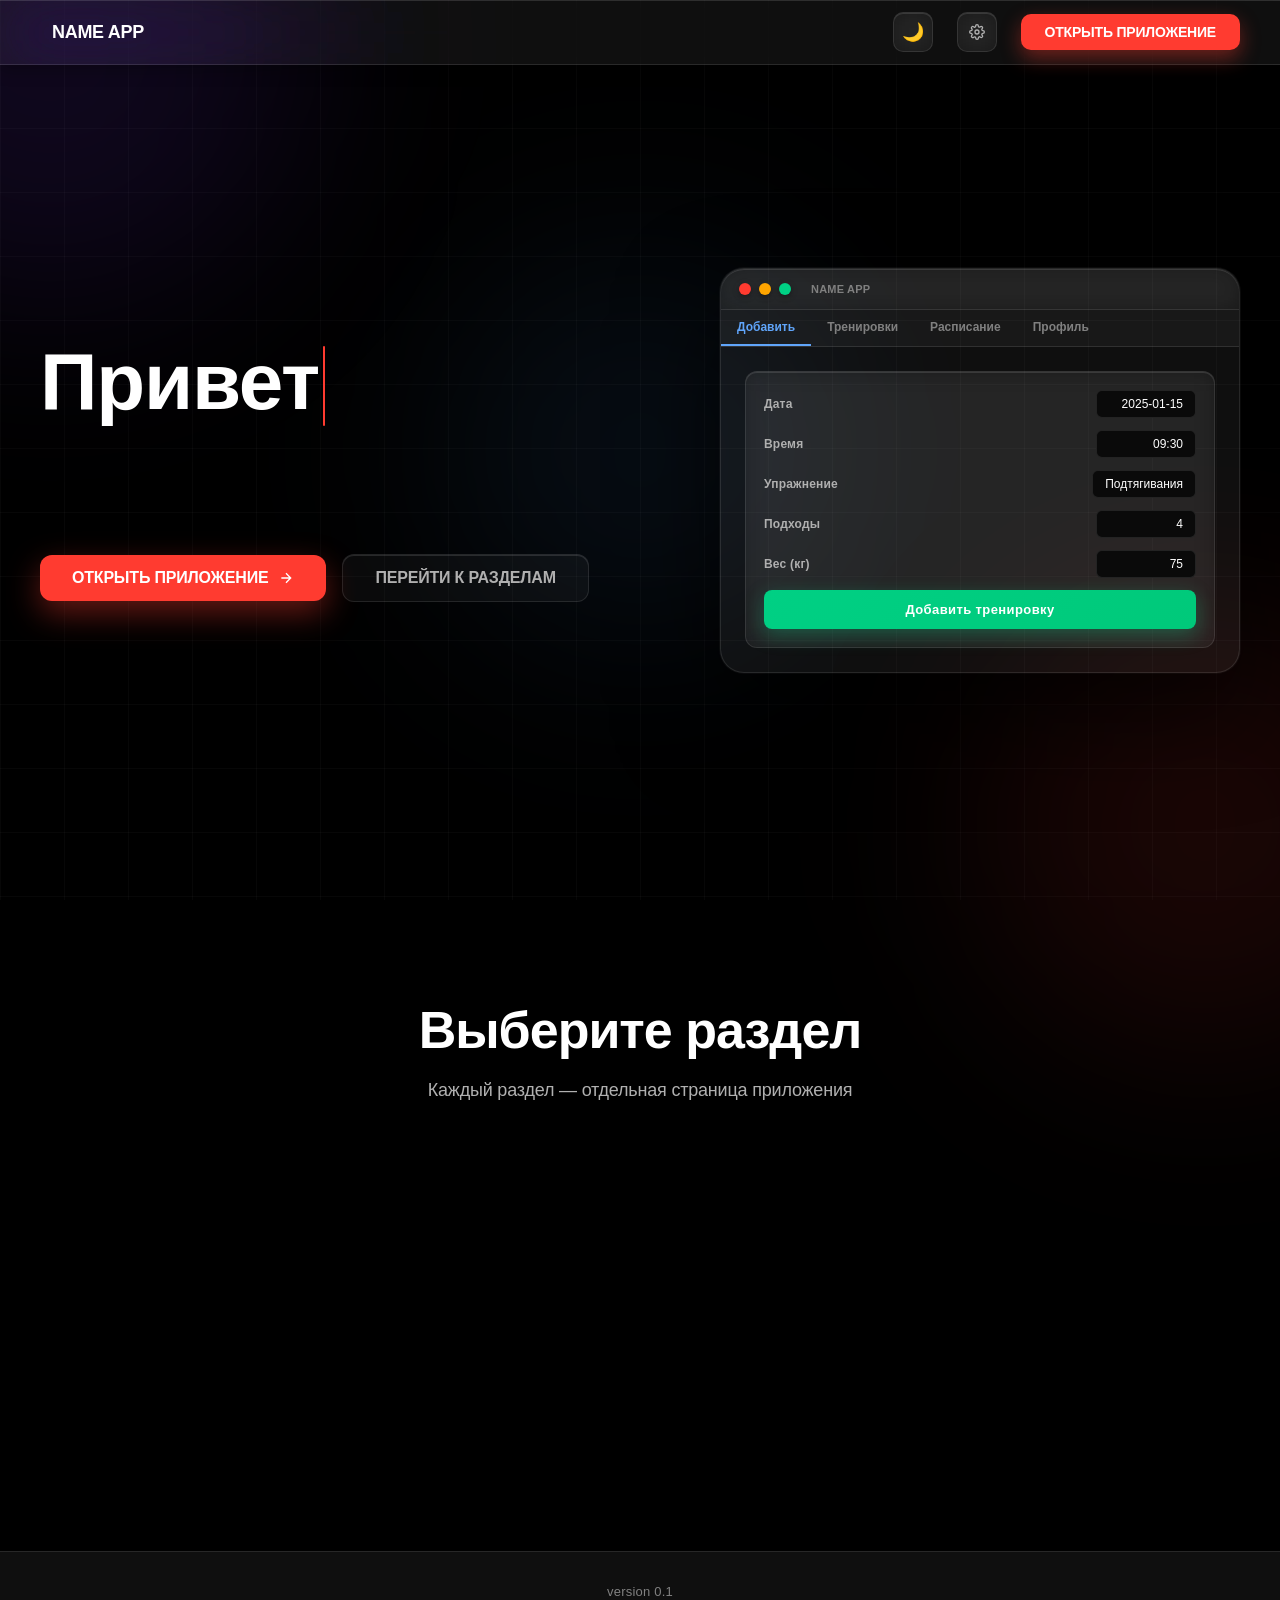
==== web/index.html @ 8504a945 "web-client" ====
<!DOCTYPE html>
<html lang="ru">
<head>
    <meta charset="UTF-8">
    <meta name="viewport" content="width=device-width, initial-scale=1.0">
    <title>version 0.1</title>
    <link rel="preconnect" href="https://fonts.googleapis.com">
    <link href="https://fonts.googleapis.com/css2?family=Space+Mono:wght@400;700&family=Rajdhani:wght@300;400;600;700&display=swap" rel="stylesheet">
    <link rel="stylesheet" href="./styles/styles.css">
</head>
<body>

    <div class="grid-bg"></div>
    <div class="noise"></div>

    <nav class="navbar">
        <div class="nav-logo">
            <span class="logo-icon"></span>
            <span class="logo-text">NAME APP</span>
        </div>
        <div class="nav-right">
            <button class="theme-toggle" onclick="toggleTheme()" aria-label="Toggle theme">
                <div class="theme-toggle-inner">
                    <span class="theme-icon moon-icon">🌙</span>
                    <span class="theme-icon sun-icon">☀️</span>
                </div>
            </button>
            <a href="./settings/settings.html" class="nav-icon-btn" aria-label="Settings">
                <svg width="16" height="16" viewBox="0 0 24 24" fill="none" stroke="currentColor" stroke-width="2" stroke-linecap="round" stroke-linejoin="round">
                    <circle cx="12" cy="12" r="3"/>
                    <path d="M19.4 15a1.65 1.65 0 0 0 .33 1.82l.06.06a2 2 0 0 1-2.83 2.83l-.06-.06a1.65 1.65 0 0 0-1.82-.33 1.65 1.65 0 0 0-1 1.51V21a2 2 0 0 1-4 0v-.09A1.65 1.65 0 0 0 9 19.4a1.65 1.65 0 0 0-1.82.33l-.06.06a2 2 0 0 1-2.83-2.83l.06-.06A1.65 1.65 0 0 0 4.68 15a1.65 1.65 0 0 0-1.51-1H3a2 2 0 0 1 0-4h.09A1.65 1.65 0 0 0 4.6 9a1.65 1.65 0 0 0-.33-1.82l-.06-.06a2 2 0 0 1 2.83-2.83l.06.06A1.65 1.65 0 0 0 9 4.68a1.65 1.65 0 0 0 1-1.51V3a2 2 0 0 1 4 0v.09a1.65 1.65 0 0 0 1 1.51 1.65 1.65 0 0 0 1.82-.33l.06-.06a2 2 0 0 1 2.83 2.83l-.06.06A1.65 1.65 0 0 0 19.4 9a1.65 1.65 0 0 0 1.51 1H21a2 2 0 0 1 0 4h-.09a1.65 1.65 0 0 0-1.51 1z"/>
                </svg>
            </a>
            <a href="./errors/404.html" class="nav-btn">Открыть приложение</a>
        </div>
    </nav>

    <section class="hero">
        <div class="hero-content">
            <h1 class="hero-title">
                <span id="line1"></span><br>
                <span id="line2" class="accent"></span><br>
                <span id="line3"></span>
            </h1>
            <p class="hero-sub" id="heroSub"></p>
            <div class="hero-actions">
                <a href="./errors/404.html" class="btn-primary">
                    <span>Открыть приложение</span>
                    <svg width="16" height="16" viewBox="0 0 24 24" fill="none" stroke="currentColor" stroke-width="2">
                        <path d="M5 12h14M12 5l7 7-7 7"/>
                    </svg>
                </a>
                <a href="#modules" class="btn-ghost">Перейти к разделам</a>
            </div>
        </div>

        <div class="hero-visual">
            <div class="app-mockup">
                <div class="mockup-bar">
                    <span class="dot red"></span>
                    <span class="dot yellow"></span>
                    <span class="dot green"></span>
                    <span class="mockup-title">NAME APP</span>
                </div>
                <div class="mockup-tabs">
                    <span class="tab active">Добавить</span>
                    <span class="tab">Тренировки</span>
                    <span class="tab">Расписание</span>
                    <span class="tab">Профиль</span>
                </div>
                <div class="mockup-body">
                    <div class="mockup-card">
                        <div class="mockup-row">
                            <div class="mockup-label">Дата</div>
                            <div class="mockup-field">2025-01-15</div>
                        </div>
                        <div class="mockup-row">
                            <div class="mockup-label">Время</div>
                            <div class="mockup-field">09:30</div>
                        </div>
                        <div class="mockup-row">
                            <div class="mockup-label">Упражнение</div>
                            <div class="mockup-field">Подтягивания</div>
                        </div>
                        <div class="mockup-row">
                            <div class="mockup-label">Подходы</div>
                            <div class="mockup-field">4</div>
                        </div>
                        <div class="mockup-row">
                            <div class="mockup-label">Вес (кг)</div>
                            <div class="mockup-field">75</div>
                        </div>
                        <div class="mockup-btn">Добавить тренировку</div>
                    </div>
                </div>
            </div>
        </div>
    </section>

    <section class="modules" id="modules">
        <div class="modules-header">
            <h2>Выберите раздел</h2>
            <p>Каждый раздел — отдельная страница приложения</p>
        </div>
        <div class="modules-grid">

            <a href="./errors/404.html" class="module-card module-wip">
                <span class="wip-badge">скоро</span>
                <div class="module-icon">➕</div>
                <h3>Добавить тренировку</h3>
                <p>Записывай упражнения, подходы, повторения и вес с точным временем</p>
                <span class="module-arrow">→</span>
            </a>

            <a href="./errors/404.html" class="module-card module-wip">
                <span class="wip-badge">скоро</span>
                <div class="module-icon">📋</div>
                <h3>Мои тренировки</h3>
                <p>История всех тренировок с группировкой и редактированием</p>
                <span class="module-arrow">→</span>
            </a>

            <a href="./errors/404.html" class="module-card module-wip">
                <span class="wip-badge">скоро</span>
                <div class="module-icon">📅</div>
                <h3>Расписание</h3>
                <p>Настраивай план тренировок на каждый день недели</p>
                <span class="module-arrow">→</span>
            </a>

            <a href="./errors/404.html" class="module-card module-wip">
                <span class="wip-badge">скоро</span>
                <div class="module-icon">👤</div>
                <h3>Профиль</h3>
                <p>Личные данные, параметры тела и управление профилями</p>
                <span class="module-arrow">→</span>
            </a>

        </div>
    </section>

    <footer class="footer">
        <span>version 0.1</span>
    </footer>

    <script src="./scripts/apply-settings.js"></script>
    <script src="./scripts/scripts.js"></script>
</body>
</html>
---- web/styles/styles.css ----
/* ===== СБРОС И ПЕРЕМЕННЫЕ ===== */
* {
  box-sizing: border-box;
  margin: 0;
  padding: 0;
}

html {
  scroll-behavior: smooth;
  transition: font-size 0.5s cubic-bezier(0.4, 0, 0.2, 1);
}

/* ===== ДЕФОЛТНЫЕ АКЦЕНТЫ ===== */
:root {
  --accent: #ff3b30;
  --accent-glow: rgba(255, 59, 48, 0.4);
}

/* ===== ТЕМЫ ===== */
body.dark {
  --bg-dark: #000000;
  --bg-medium: #0a0a0a;
  --bg-light: #141414;
  --glass-strong: rgba(255, 255, 255, 0.08);
  --glass-medium: rgba(255, 255, 255, 0.06);
  --glass-weak: rgba(255, 255, 255, 0.04);
  --glass-hover: rgba(255, 255, 255, 0.12);
  --glass-border: rgba(255, 255, 255, 0.10);
  --glass-shine: rgba(255, 255, 255, 0.12);
  --success: #00d084;
  --success-glow: rgba(0, 208, 132, 0.3);
  --warning: #ffa500;
  --highlight: #7c3aed;
  --highlight-h: #a78bfa;
  --text-primary: #ffffff;
  --text-secondary: #b0b0b0;
  --text-tertiary: #808080;
  --text-link: #60a5fa;
  --shadow-sm: 0 2px 8px rgba(0, 0, 0, 0.5);
  --shadow-md: 0 8px 24px rgba(0, 0, 0, 0.6);
  --shadow-lg: 0 16px 48px rgba(0, 0, 0, 0.7);
  --orb-1: rgba(124, 58, 237, 0.12);
  --orb-2: rgba(255, 59, 48, 0.10);
  --orb-3: rgba(96, 165, 250, 0.08);
}

body.light {
  --bg-dark: #e8ecf2;
  --bg-medium: #eef1f7;
  --bg-light: #f4f6fa;
  --glass-strong: rgba(255, 255, 255, 0.65);
  --glass-medium: rgba(255, 255, 255, 0.50);
  --glass-weak: rgba(255, 255, 255, 0.35);
  --glass-hover: rgba(255, 255, 255, 0.70);
  --glass-border: rgba(0, 0, 0, 0.10);
  --glass-shine: rgba(255, 255, 255, 0.60);
  --success: #00b872;
  --success-glow: rgba(0, 184, 114, 0.20);
  --warning: #e09500;
  --highlight: #6d28d9;
  --highlight-h: #8b5cf6;
  --text-primary: #0f1117;
  --text-secondary: #4a5068;
  --text-tertiary: #7c8499;
  --text-link: #1d4ed8;
  --shadow-sm: 0 2px 8px rgba(0, 0, 0, 0.08);
  --shadow-md: 0 8px 24px rgba(0, 0, 0, 0.12);
  --shadow-lg: 0 16px 48px rgba(0, 0, 0, 0.18);
  --orb-1: rgba(109, 40, 217, 0.07);
  --orb-2: rgba(224, 50, 31, 0.05);
  --orb-3: rgba(29, 78, 216, 0.06);
}

/* ===== ТИПОГРАФИЯ ===== */
body {
  font-family: -apple-system, BlinkMacSystemFont, 'SF Pro Text', 'Segoe UI', Helvetica, Arial, sans-serif;
  -webkit-font-smoothing: antialiased;
  -moz-osx-font-smoothing: grayscale;
  background: var(--bg-dark);
  color: var(--text-primary);
  min-height: 100vh;
  overflow-x: hidden;
  transition:
    background-color 0.6s cubic-bezier(0.4, 0, 0.2, 1),
    color 0.6s cubic-bezier(0.4, 0, 0.2, 1);
}

/* ===== СЕТКА ФОНА ===== */
.grid-bg {
  position: fixed;
  inset: 0;
  background-image:
    linear-gradient(var(--glass-border) 1px, transparent 1px),
    linear-gradient(90deg, var(--glass-border) 1px, transparent 1px);
  background-size: 64px 64px;
  opacity: 0.3;
  pointer-events: none;
  z-index: 0;
  transition: opacity 0.6s;
}

/* ===== ОРБЫ ===== */
.noise {
  position: fixed;
  inset: 0;
  pointer-events: none;
  z-index: 0;
  overflow: hidden;
}

.noise::before,
.noise::after,
body::before {
  content: '';
  position: fixed;
  border-radius: 50%;
  filter: blur(100px);
  pointer-events: none;
  z-index: 0;
  will-change: transform;
}

.noise::before {
  width: 500px;
  height: 500px;
  background: var(--orb-1);
  top: -200px;
  left: -200px;
  animation: orbFloat1 20s ease-in-out infinite;
}

.noise::after {
  width: 450px;
  height: 450px;
  background: var(--orb-2);
  bottom: -150px;
  right: -150px;
  animation: orbFloat2 24s ease-in-out infinite;
}

body::before {
  width: 400px;
  height: 400px;
  background: var(--orb-3);
  top: 50%;
  left: 50%;
  transform: translate(-50%, -50%);
  animation: orbFloat3 28s ease-in-out infinite;
}

@keyframes orbFloat1 {
  0% { transform: translate(0, 0) scale(1); }
  33% { transform: translate(40px, -30px) scale(1.1); }
  66% { transform: translate(-30px, 40px) scale(0.95); }
  100% { transform: translate(0, 0) scale(1); }
}

@keyframes orbFloat2 {
  0% { transform: translate(0, 0) scale(1); }
  33% { transform: translate(-50px, 30px) scale(0.9); }
  66% { transform: translate(40px, -40px) scale(1.05); }
  100% { transform: translate(0, 0) scale(1); }
}

@keyframes orbFloat3 {
  0% { transform: translate(-50%, -50%) scale(1); }
  50% { transform: translate(-50%, -55%) scale(1.1); }
  100% { transform: translate(-50%, -50%) scale(1); }
}

/* ===== GLASS ===== */
.glass {
  background: var(--glass-medium);
  backdrop-filter: blur(24px) saturate(200%) brightness(1.1);
  -webkit-backdrop-filter: blur(24px) saturate(200%) brightness(1.1);
  border: 1px solid var(--glass-border);
  box-shadow: var(--shadow-md), inset 0 1px 0 var(--glass-shine);
  transition: all 0.3s cubic-bezier(0.4, 0, 0.2, 1);
}

/* ===== НАВБАР ===== */
.navbar {
  position: fixed;
  top: 0;
  left: 0;
  right: 0;
  display: flex;
  justify-content: space-between;
  align-items: center;
  padding: 12px 40px;
  background: var(--glass-medium);
  backdrop-filter: blur(32px) saturate(200%) brightness(1.15);
  -webkit-backdrop-filter: blur(32px) saturate(200%) brightness(1.15);
  border-bottom: 1px solid var(--glass-border);
  box-shadow: 0 4px 16px rgba(0, 0, 0, 0.3), inset 0 1px 0 var(--glass-shine);
  z-index: 100;
  transition:
    background 0.6s cubic-bezier(0.4, 0, 0.2, 1),
    border-color 0.6s cubic-bezier(0.4, 0, 0.2, 1),
    box-shadow 0.6s cubic-bezier(0.4, 0, 0.2, 1);
}

.nav-logo {
  display: flex;
  align-items: center;
  gap: 12px;
  font-size: 18px;
  font-weight: 700;
  letter-spacing: -0.3px;
  color: var(--text-primary);
  text-decoration: none;
  transition: color 0.3s;
}

.nav-logo:hover { color: var(--accent); }

.logo-icon {
  font-size: 24px;
  animation: iconPulse 3s ease-in-out infinite;
}

@keyframes iconPulse {
  0%, 100% { transform: scale(1); }
  50% { transform: scale(1.05); }
}

.nav-right {
  display: flex;
  align-items: center;
  gap: 24px;
}

.nav-link {
  color: var(--text-secondary);
  text-decoration: none;
  font-size: 15px;
  font-weight: 500;
  letter-spacing: -0.2px;
  transition: color 0.3s cubic-bezier(0.4, 0, 0.2, 1);
  position: relative;
}

.nav-link::after {
  content: '';
  position: absolute;
  bottom: -4px;
  left: 0;
  width: 0;
  height: 2px;
  background: var(--accent);
  transition: width 0.3s cubic-bezier(0.4, 0, 0.2, 1);
}

.nav-link:hover { color: var(--text-primary); }
.nav-link:hover::after { width: 100%; }

.nav-btn {
  background: var(--accent);
  color: #fff;
  padding: 10px 24px;
  font-size: 14px;
  font-weight: 600;
  letter-spacing: -0.2px;
  text-decoration: none;
  text-transform: uppercase;
  box-shadow: 0 8px 20px var(--accent-glow);
  display: inline-block;
  border: none;
  cursor: pointer;
  border-radius: 10px;
  transition:
    background 0.5s cubic-bezier(0.4, 0, 0.2, 1),
    box-shadow 0.5s cubic-bezier(0.4, 0, 0.2, 1),
    transform 0.3s cubic-bezier(0.4, 0, 0.2, 1);
}

.nav-btn:hover {
  transform: translateY(-2px);
  box-shadow: 0 12px 32px var(--accent-glow);
  background: linear-gradient(135deg, var(--accent), #ff5741);
}

.nav-btn:active { transform: translateY(0); }

/* ===== THEME TOGGLE ===== */
.theme-toggle {
  width: 40px;
  height: 40px;
  background: var(--glass-weak);
  border: 1px solid var(--glass-border);
  backdrop-filter: blur(12px);
  color: var(--text-primary);
  cursor: pointer;
  display: flex;
  align-items: center;
  justify-content: center;
  border-radius: 10px;
  box-shadow: inset 0 1px 0 var(--glass-shine);
  position: relative;
  overflow: hidden;
  transition:
    background 0.6s cubic-bezier(0.4, 0, 0.2, 1),
    border-color 0.6s cubic-bezier(0.4, 0, 0.2, 1),
    box-shadow 0.3s cubic-bezier(0.4, 0, 0.2, 1),
    transform 0.3s cubic-bezier(0.4, 0, 0.2, 1);
}

.theme-toggle:hover {
  background: var(--glass-hover);
  transform: translateY(-2px);
  box-shadow: 0 4px 12px rgba(0, 0, 0, 0.3), inset 0 1px 0 var(--glass-shine);
}

.theme-toggle:active { transform: translateY(0); }

.theme-toggle-inner {
  position: relative;
  width: 20px;
  height: 20px;
  display: flex;
  align-items: center;
  justify-content: center;
  overflow: hidden;
}

.theme-icon {
  position: absolute;
  font-size: 18px;
  transition:
    transform 0.35s cubic-bezier(0.4, 0, 0.2, 1),
    opacity 0.35s cubic-bezier(0.4, 0, 0.2, 1);
}

.moon-icon { transform: translateY(0); opacity: 1; }
.sun-icon { transform: translateY(30px); opacity: 0; }
body.light .moon-icon { transform: translateY(-30px); opacity: 0; }
body.light .sun-icon { transform: translateY(0); opacity: 1; }

/* ===== SETTINGS / HOME ICON BTN ===== */
.nav-icon-btn {
  width: 40px;
  height: 40px;
  display: flex;
  align-items: center;
  justify-content: center;
  background: var(--glass-weak);
  border: 1px solid var(--glass-border);
  border-radius: 10px;
  color: var(--text-secondary);
  backdrop-filter: blur(12px);
  box-shadow: inset 0 1px 0 var(--glass-shine);
  text-decoration: none;
  position: relative;
  overflow: hidden;
  transition:
    background 0.6s cubic-bezier(0.4, 0, 0.2, 1),
    border-color 0.6s cubic-bezier(0.4, 0, 0.2, 1),
    color 0.3s cubic-bezier(0.4, 0, 0.2, 1),
    box-shadow 0.3s cubic-bezier(0.4, 0, 0.2, 1),
    transform 0.3s cubic-bezier(0.4, 0, 0.2, 1);
}

.nav-icon-btn::before {
  content: '';
  position: absolute;
  inset: 0;
  background: radial-gradient(circle at center, var(--glass-hover) 0%, transparent 70%);
  opacity: 0;
  transition: opacity 0.4s cubic-bezier(0.4, 0, 0.2, 1);
}

.nav-icon-btn:hover {
  background: var(--glass-hover);
  color: var(--text-primary);
  transform: translateY(-2px);
  box-shadow: 0 6px 20px rgba(0, 0, 0, 0.25), inset 0 1px 0 var(--glass-shine);
  border-color: var(--text-link);
}

.nav-icon-btn:hover::before { opacity: 1; }
.nav-icon-btn:active { transform: translateY(0) scale(0.96); }

/* настройки — шестерня крутится */
.nav-icon-btn.settings-btn svg {
  transition: transform 0.5s cubic-bezier(0.4, 0, 0.2, 1);
}
.nav-icon-btn.settings-btn:hover svg {
  transform: rotate(70deg);
}

/* домик — пружинит вверх */
.nav-icon-btn.home-btn svg {
  transition: transform 0.4s cubic-bezier(0.34, 1.56, 0.64, 1);
}
.nav-icon-btn.home-btn:hover svg {
  transform: translateY(-3px) scale(1.15);
}

/* ===== HERO ===== */
.hero {
  position: relative;
  z-index: 1;
  min-height: 100vh;
  display: flex;
  align-items: center;
  justify-content: space-between;
  gap: 64px;
  padding: 140px 40px 100px;
  max-width: 1400px;
  margin: 0 auto;
}

.hero-content { flex: 1; max-width: 600px; }

.hero-badge {
  display: inline-flex;
  align-items: center;
  gap: 10px;
  background: var(--glass-weak);
  backdrop-filter: blur(16px);
  border: 1px solid var(--glass-border);
  padding: 8px 16px;
  font-size: 12px;
  font-weight: 600;
  letter-spacing: 0.4px;
  color: var(--text-secondary);
  text-transform: uppercase;
  margin-bottom: 32px;
  border-radius: 12px;
  box-shadow: inset 0 1px 0 var(--glass-shine);
  transition:
    background 0.6s cubic-bezier(0.4, 0, 0.2, 1),
    border-color 0.6s cubic-bezier(0.4, 0, 0.2, 1);
}

.badge-dot {
  width: 8px;
  height: 8px;
  background: var(--success);
  border-radius: 50%;
  box-shadow: 0 0 12px var(--success-glow);
  animation: pulseDot 2s cubic-bezier(0.4, 0, 0.6, 1) infinite;
}

@keyframes pulseDot {
  0%, 100% { transform: scale(1); opacity: 1; }
  50% { transform: scale(1.4); opacity: 0.6; }
}

.hero-title {
  font-size: clamp(48px, 7vw, 80px);
  font-weight: 800;
  line-height: 1.1;
  letter-spacing: -1.2px;
  margin-bottom: 28px;
  color: var(--text-primary);
}

.hero-title .accent {
  background: linear-gradient(135deg, var(--accent), #ff5741);
  -webkit-background-clip: text;
  -webkit-text-fill-color: transparent;
  background-clip: text;
  text-shadow: none;
  filter: drop-shadow(0 0 20px var(--accent-glow));
  transition: filter 0.5s cubic-bezier(0.4, 0, 0.2, 1);
}

.cursor {
  display: inline-block;
  width: 2px;
  height: 1em;
  background: var(--accent);
  margin-left: 4px;
  vertical-align: text-bottom;
  border-radius: 2px;
  animation: cursorPulse 1s cubic-bezier(0.4, 0, 0.6, 1) infinite;
  transition: background 0.5s cubic-bezier(0.4, 0, 0.2, 1);
}

@keyframes cursorPulse {
  0%, 100% { transform: scaleY(1) scaleX(1); opacity: 1; }
  50% { transform: scaleY(0.15) scaleX(2.5); opacity: 0.6; border-radius: 4px; }
}

.hero-sub {
  font-size: 18px;
  font-weight: 400;
  color: var(--text-secondary);
  line-height: 1.7;
  margin-bottom: 40px;
  letter-spacing: -0.2px;
}

.hero-actions {
  display: flex;
  gap: 16px;
  align-items: center;
  flex-wrap: wrap;
}

.btn-primary {
  display: inline-flex;
  align-items: center;
  gap: 10px;
  background: var(--accent);
  color: #fff;
  border: none;
  padding: 14px 32px;
  font-size: 16px;
  font-weight: 600;
  letter-spacing: -0.2px;
  text-decoration: none;
  text-transform: uppercase;
  cursor: pointer;
  box-shadow: 0 12px 32px var(--accent-glow);
  border-radius: 12px;
  position: relative;
  overflow: hidden;
  transition:
    background 0.5s cubic-bezier(0.4, 0, 0.2, 1),
    box-shadow 0.5s cubic-bezier(0.4, 0, 0.2, 1),
    transform 0.3s cubic-bezier(0.4, 0, 0.2, 1);
}

.btn-primary::before {
  content: '';
  position: absolute;
  inset: 0;
  background: rgba(255, 255, 255, 0.15);
  transform: scaleX(0);
  transform-origin: left;
  transition: transform 0.3s cubic-bezier(0.4, 0, 0.2, 1);
}

.btn-primary:hover { transform: translateY(-3px); box-shadow: 0 16px 48px var(--accent-glow); }
.btn-primary:hover::before { transform: scaleX(1); }
.btn-primary:active { transform: translateY(-1px); }

.btn-ghost {
  display: inline-flex;
  align-items: center;
  gap: 10px;
  background: var(--glass-weak);
  backdrop-filter: blur(16px);
  color: var(--text-secondary);
  border: 1px solid var(--glass-border);
  padding: 14px 32px;
  font-size: 16px;
  font-weight: 600;
  letter-spacing: -0.2px;
  text-decoration: none;
  text-transform: uppercase;
  cursor: pointer;
  border-radius: 12px;
  box-shadow: inset 0 1px 0 var(--glass-shine);
  transition:
    background 0.6s cubic-bezier(0.4, 0, 0.2, 1),
    border-color 0.3s cubic-bezier(0.4, 0, 0.2, 1),
    color 0.3s cubic-bezier(0.4, 0, 0.2, 1),
    box-shadow 0.3s cubic-bezier(0.4, 0, 0.2, 1),
    transform 0.3s cubic-bezier(0.4, 0, 0.2, 1);
}

.btn-ghost:hover {
  background: var(--glass-hover);
  border-color: var(--text-link);
  color: var(--text-primary);
  box-shadow: 0 8px 24px rgba(0, 0, 0, 0.3), inset 0 1px 0 var(--glass-shine);
  transform: translateY(-2px);
}

.btn-ghost:active { transform: translateY(0); }

/* ===== MOCKUP ===== */
.hero-visual { flex: 1; max-width: 520px; }

.app-mockup {
  background: var(--glass-medium);
  backdrop-filter: blur(32px) saturate(180%) brightness(1.1);
  -webkit-backdrop-filter: blur(32px) saturate(180%) brightness(1.1);
  border: 1px solid var(--glass-border);
  box-shadow: 0 40px 100px rgba(0,0,0,0.6), inset 0 1px 0 var(--glass-shine), 0 0 0 1px rgba(255,255,255,0.05);
  border-radius: 24px;
  overflow: hidden;
  animation: floatMockup 5s cubic-bezier(0.4, 0, 0.6, 1) infinite;
  transition:
    background 0.6s cubic-bezier(0.4, 0, 0.2, 1),
    border-color 0.6s cubic-bezier(0.4, 0, 0.2, 1),
    box-shadow 0.6s cubic-bezier(0.4, 0, 0.2, 1);
}

@keyframes floatMockup {
  0%, 100% { transform: translateY(0) rotate(0deg); }
  50% { transform: translateY(-20px) rotate(0.5deg); }
}

.mockup-bar {
  display: flex;
  align-items: center;
  gap: 8px;
  padding: 14px 18px;
  background: var(--glass-weak);
  border-bottom: 1px solid var(--glass-border);
  backdrop-filter: blur(12px);
  transition: background 0.6s cubic-bezier(0.4, 0, 0.2, 1);
}

.dot { width: 12px; height: 12px; border-radius: 50%; box-shadow: 0 2px 6px rgba(0,0,0,0.4); }
.dot.red { background: #ff3b30; }
.dot.yellow { background: #ffa500; }
.dot.green { background: #00d084; }

.mockup-title { font-size: 11px; font-weight: 600; color: var(--text-tertiary); margin-left: 12px; letter-spacing: 0.2px; }

.mockup-tabs {
  display: flex;
  background: var(--glass-weak);
  border-bottom: 1px solid var(--glass-border);
  overflow-x: auto;
  transition: background 0.6s cubic-bezier(0.4, 0, 0.2, 1);
}

.tab {
  padding: 10px 16px;
  font-size: 12px;
  font-weight: 600;
  color: var(--text-tertiary);
  white-space: nowrap;
  border-bottom: 2px solid transparent;
  transition: all 0.3s cubic-bezier(0.4, 0, 0.2, 1);
  cursor: pointer;
}

.tab.active { color: var(--text-link); border-bottom-color: var(--text-link); }

.mockup-body { padding: 24px; display: flex; flex-direction: column; gap: 16px; }

.mockup-card {
  background: var(--glass-weak);
  border: 1px solid var(--glass-border);
  padding: 18px;
  border-radius: 12px;
  backdrop-filter: blur(12px);
  box-shadow: inset 0 1px 0 var(--glass-shine);
  transition:
    background 0.6s cubic-bezier(0.4, 0, 0.2, 1),
    border-color 0.6s cubic-bezier(0.4, 0, 0.2, 1);
}

.mockup-row { display: flex; justify-content: space-between; align-items: center; gap: 12px; margin-bottom: 12px; }
.mockup-row:last-child { margin-bottom: 0; }
.mockup-label { font-size: 12px; font-weight: 600; color: var(--text-secondary); letter-spacing: 0.2px; }

.mockup-field {
  background: var(--bg-medium);
  border: 1px solid var(--glass-border);
  padding: 6px 12px;
  font-size: 12px;
  color: var(--text-primary);
  border-radius: 6px;
  min-width: 100px;
  text-align: right;
  transition: background 0.6s cubic-bezier(0.4, 0, 0.2, 1);
}

.mockup-btn {
  width: 100%;
  background: linear-gradient(135deg, var(--success), #00c97a);
  color: #fff;
  text-align: center;
  padding: 12px;
  font-size: 13px;
  font-weight: 700;
  letter-spacing: 0.4px;
  border: none;
  border-radius: 8px;
  margin-top: 8px;
  cursor: pointer;
  box-shadow: 0 6px 20px var(--success-glow);
  transition: transform 0.3s cubic-bezier(0.4, 0, 0.2, 1), box-shadow 0.3s cubic-bezier(0.4, 0, 0.2, 1);
}

.mockup-btn:hover { transform: translateY(-2px); box-shadow: 0 10px 28px var(--success-glow); }

/* ===== МОДУЛИ ===== */
.modules {
  position: relative;
  z-index: 1;
  padding: 100px 40px;
  max-width: 1400px;
  margin: 0 auto;
}

.modules-header { text-align: center; margin-bottom: 64px; }

.modules-header h2 {
  font-size: clamp(32px, 5vw, 52px);
  font-weight: 800;
  margin-bottom: 16px;
  letter-spacing: -1px;
  color: var(--text-primary);
}

.modules-header p { font-size: 18px; color: var(--text-secondary); letter-spacing: -0.2px; line-height: 1.6; }

.modules-grid { display: grid; grid-template-columns: repeat(auto-fit, minmax(260px, 1fr)); gap: 24px; }

.module-card {
  background: var(--glass-medium);
  backdrop-filter: blur(24px) saturate(180%);
  -webkit-backdrop-filter: blur(24px) saturate(180%);
  border: 1px solid var(--glass-border);
  box-shadow: var(--shadow-md), inset 0 1px 0 var(--glass-shine);
  padding: 36px 32px;
  text-decoration: none;
  color: inherit;
  display: flex;
  flex-direction: column;
  position: relative;
  overflow: hidden;
  border-radius: 20px;
  opacity: 0;
  transform: translateY(32px);
  cursor: pointer;
  transition:
    background 0.6s cubic-bezier(0.4, 0, 0.2, 1),
    border-color 0.6s cubic-bezier(0.4, 0, 0.2, 1),
    box-shadow 0.6s cubic-bezier(0.4, 0, 0.2, 1),
    opacity 0.6s cubic-bezier(0.4, 0, 0.2, 1),
    transform 0.6s cubic-bezier(0.4, 0, 0.2, 1);
}

.module-card::before {
  content: '';
  position: absolute;
  top: 0; left: 0; right: 0;
  height: 1px;
  background: linear-gradient(90deg, transparent 0%, var(--glass-shine) 20%, rgba(255,255,255,0.4) 50%, var(--glass-shine) 80%, transparent 100%);
  opacity: 0.5;
  transition: opacity 0.3s;
}

.module-card::after {
  content: '';
  position: absolute;
  inset: 0;
  background: radial-gradient(circle at 50% 0%, var(--glass-hover) 0%, transparent 70%);
  opacity: 0;
  transition: opacity 0.4s cubic-bezier(0.4, 0, 0.2, 1);
  pointer-events: none;
}

.module-card:hover::after { opacity: 1; }
.module-card.visible { opacity: 1; transform: translateY(0); }
.module-card:hover { transform: translateY(-8px); border-color: rgba(96,165,250,0.4); box-shadow: 0 24px 64px rgba(0,0,0,0.6), inset 0 1px 0 rgba(255,255,255,0.2); }
.module-card:hover::before { opacity: 1; }

.module-icon { font-size: 40px; margin-bottom: 20px; position: relative; z-index: 1; transition: transform 0.3s cubic-bezier(0.4, 0, 0.2, 1); }
.module-card:hover .module-icon { transform: scale(1.1) translateY(-2px); }

.module-card h3 { font-size: 22px; font-weight: 700; margin-bottom: 12px; color: var(--text-primary); position: relative; z-index: 1; letter-spacing: -0.3px; }
.module-card p { font-size: 16px; color: var(--text-secondary); line-height: 1.6; font-weight: 400; position: relative; z-index: 1; letter-spacing: -0.2px; }

.module-arrow {
  position: absolute;
  bottom: 24px; right: 32px;
  font-size: 20px;
  color: var(--text-link);
  opacity: 0;
  transform: translateX(-8px) translateY(4px);
  transition: all 0.3s cubic-bezier(0.4, 0, 0.2, 1);
  z-index: 1;
}

.module-card:hover .module-arrow { opacity: 1; transform: translateX(0) translateY(0); }

.module-wip { opacity: 0 !important; cursor: not-allowed; pointer-events: none; }
.module-wip.visible { opacity: 0.5 !important; pointer-events: auto; }
.module-wip:hover { transform: none !important; border-color: var(--glass-border) !important; box-shadow: var(--shadow-md), inset 0 1px 0 var(--glass-shine) !important; }
.module-wip::after { display: none !important; }

.module-wip .wip-badge {
  position: absolute;
  top: 16px; right: 16px;
  font-size: 10px; font-weight: 700;
  color: var(--text-tertiary);
  border: 1px solid var(--glass-border);
  background: var(--glass-weak);
  padding: 4px 10px;
  letter-spacing: 0.6px;
  text-transform: uppercase;
  backdrop-filter: blur(8px);
  border-radius: 6px;
  z-index: 10;
}

/* ===== FOOTER ===== */
.footer {
  position: relative;
  z-index: 1;
  display: flex;
  justify-content: center;
  align-items: center;
  padding: 32px 40px;
  border-top: 1px solid var(--glass-border);
  font-size: 13px;
  font-weight: 500;
  color: var(--text-tertiary);
  background: var(--glass-medium);
  backdrop-filter: blur(16px);
  letter-spacing: 0.2px;
  transition:
    background 0.6s cubic-bezier(0.4, 0, 0.2, 1),
    border-color 0.6s cubic-bezier(0.4, 0, 0.2, 1);
}

.footer a { color: var(--text-link); text-decoration: none; transition: color 0.3s; font-weight: 600; }
.footer a:hover { color: var(--accent); }

/* ===== АНИМАЦИИ ВХОДА ===== */
.hero-content > * {
  opacity: 0;
  transform: translateY(24px);
  animation: slideUp 0.7s cubic-bezier(0.4, 0, 0.2, 1) forwards;
}

.hero-badge { animation-delay: 0.1s; }
.hero-title { animation-delay: 0.25s; }
.hero-sub { animation-delay: 0.4s; }
.hero-actions { animation-delay: 0.55s; }

.hero-visual {
  opacity: 0;
  transform: translateX(40px) scale(0.95);
  animation: slideInRight 0.8s cubic-bezier(0.4, 0, 0.2, 1) 0.3s forwards;
}

@keyframes slideUp {
  to { opacity: 1; transform: translateY(0); }
}

@keyframes slideInRight {
  to { opacity: 1; transform: translateX(0) scale(1); }
}

/* ===== АДАПТИВ ===== */
@media (max-width: 1024px) {
  .hero { flex-direction: column; gap: 48px; padding: 120px 32px 80px; }
  .hero-visual { max-width: 100%; }
  .modules { padding: 80px 32px; }
  .navbar { padding: 12px 24px; }
}

@media (max-width: 768px) {
  .nav-link { display: none; }
  .hero { padding: 100px 20px 60px; }
  .hero-title { font-size: clamp(36px, 6vw, 48px); min-height: auto; }
  .modules-grid { gap: 16px; grid-template-columns: 1fr; }
  .modules { padding: 60px 20px; }
  .footer { padding: 24px 20px; font-size: 12px; }
  .app-mockup { border-radius: 16px; }
  .module-card { border-radius: 16px; padding: 28px 24px; }
}

@media (max-width: 480px) {
  .hero-actions { flex-direction: column; width: 100%; }
  .btn-primary, .btn-ghost { width: 100%; justify-content: center; }
  .navbar { padding: 10px 16px; }
  .nav-logo { font-size: 16px; }
  .modules-header h2 { font-size: clamp(24px, 5vw, 32px); }
}

*:focus-visible { outline: 2px solid var(--accent); outline-offset: 2px; }
button:focus-visible, a:focus-visible { outline: 2px solid var(--accent); outline-offset: 4px; }

/* ===== WIP ===== */
.nav-btn.btn-wip, .btn-primary.btn-wip {
  opacity: .45;
  cursor: not-allowed;
  pointer-events: none;
  box-shadow: none !important;
  background: var(--glass-weak) !important;
  color: var(--text-tertiary) !important;
  border: 1px solid var(--glass-border);
}
.nav-btn.btn-wip:hover, .btn-primary.btn-wip:hover { transform: none !important; box-shadow: none !important; }
.btn-primary.btn-wip::before { display: none; }
.nav-btn.btn-wip::after, .btn-primary.btn-wip::after {
  content: "WIP";
  position: absolute;
  top: -8px; right: -10px;
  font-size: 9px; font-weight: 700;
  letter-spacing: .5px;
  padding: 3px 6px;
  border-radius: 6px;
  background: var(--glass-medium);
  border: 1px solid var(--glass-border);
  color: var(--text-tertiary);
  backdrop-filter: blur(8px);
}

/* ===== NO-GLASS ===== */
body.no-glass {
  --glass-medium: var(--bg-light);
  --glass-weak: var(--bg-medium);
  --glass-strong: var(--bg-light);
  --glass-hover: var(--bg-light);
  --glass-shine: transparent;
}
body.no-glass * {
  backdrop-filter: none !important;
  -webkit-backdrop-filter: none !important;
}

/* ===== NO-ANIM ===== */
body.no-anim *,
body.no-anim *::before,
body.no-anim *::after {
  animation: none !important;
  transition: none !important;
}
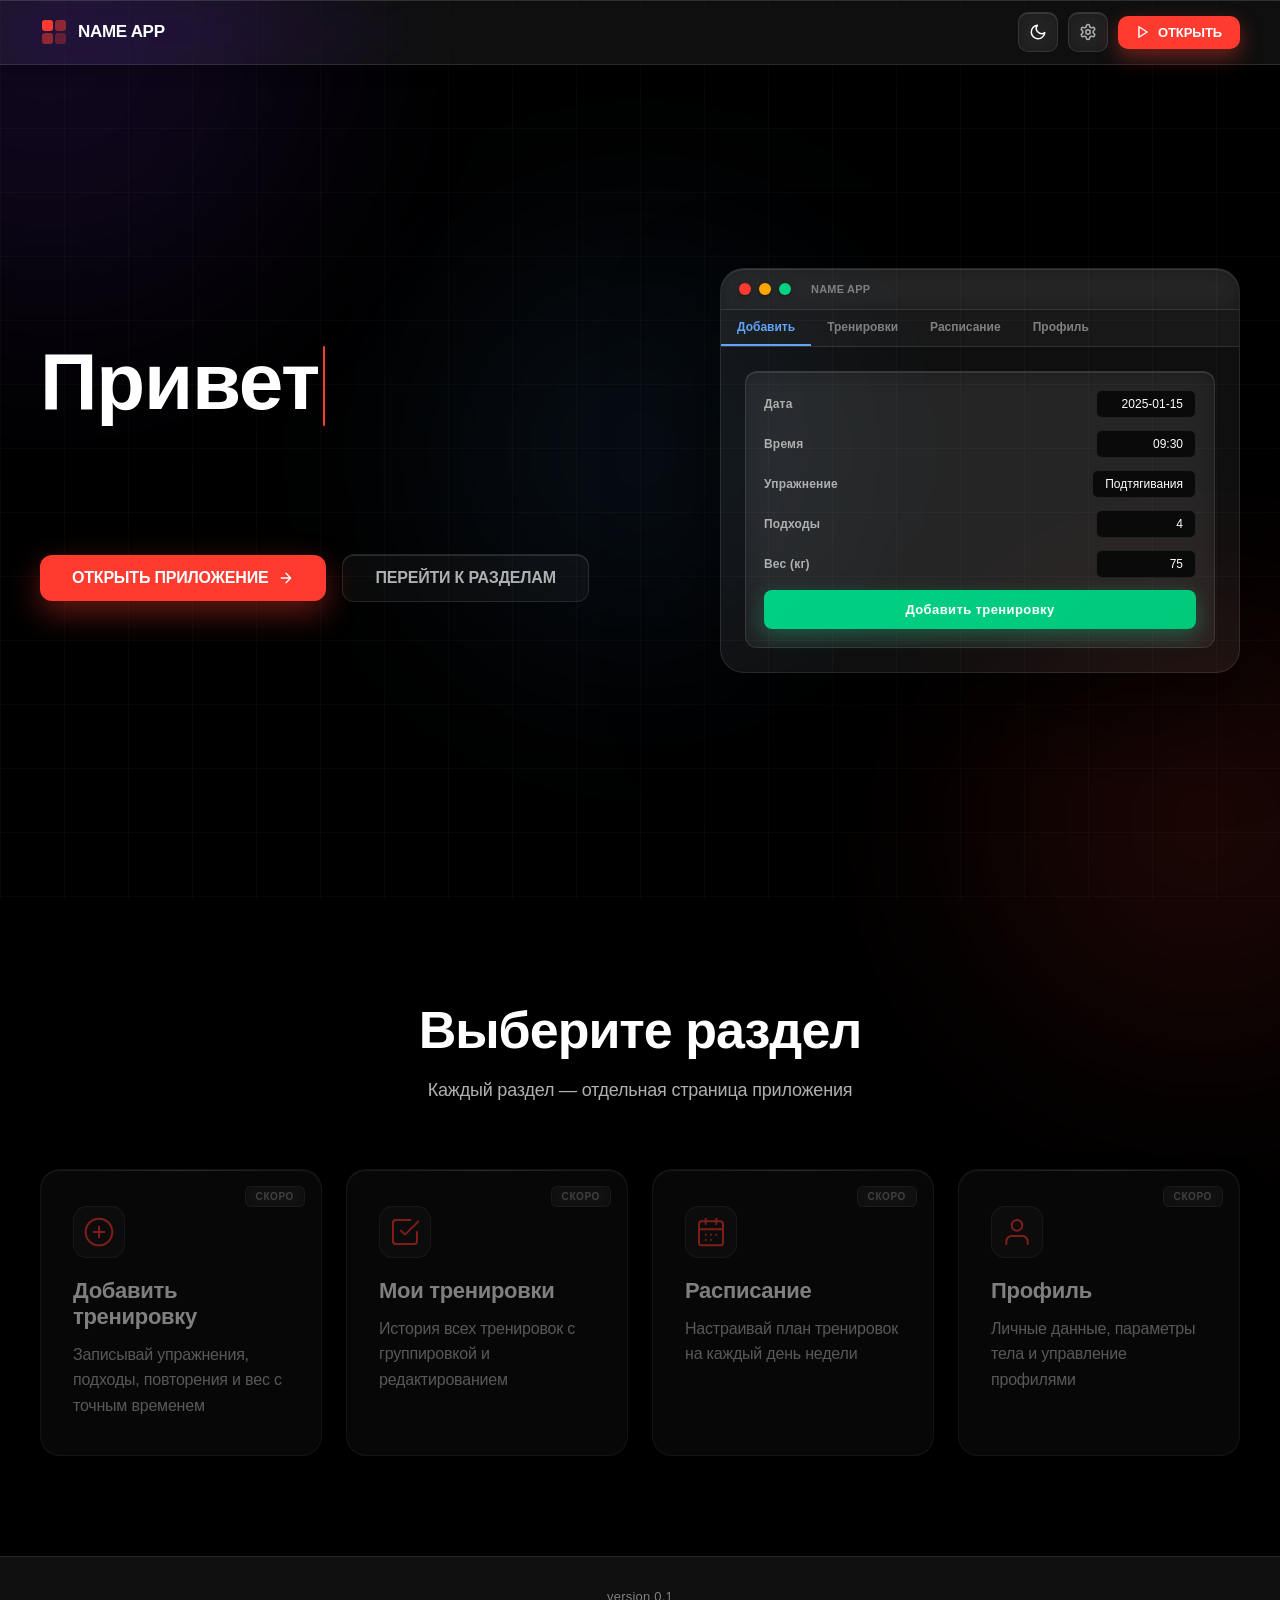
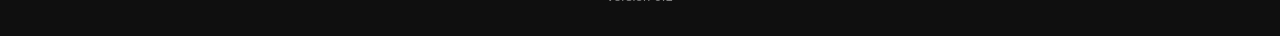
==== commit 92712f18: "Minor changes" ====
--- a/web/index.html
+++ b/web/index.html
@@ -15,23 +15,45 @@
 
     <nav class="navbar">
         <div class="nav-logo">
-            <span class="logo-icon"></span>
+            <svg width="28" height="28" viewBox="0 0 28 28" fill="none">
+                <rect x="2" y="2" width="11" height="11" rx="3" fill="var(--accent)"/>
+                <rect x="15" y="2" width="11" height="11" rx="3" fill="var(--accent)" opacity="0.5"/>
+                <rect x="2" y="15" width="11" height="11" rx="3" fill="var(--accent)" opacity="0.5"/>
+                <rect x="15" y="15" width="11" height="11" rx="3" fill="var(--accent)" opacity="0.3"/>
+            </svg>
             <span class="logo-text">NAME APP</span>
         </div>
         <div class="nav-right">
             <button class="theme-toggle" onclick="toggleTheme()" aria-label="Toggle theme">
                 <div class="theme-toggle-inner">
-                    <span class="theme-icon moon-icon">🌙</span>
-                    <span class="theme-icon sun-icon">☀️</span>
+                    <svg class="theme-icon moon-icon" width="18" height="18" viewBox="0 0 24 24" fill="none" stroke="currentColor" stroke-width="2" stroke-linecap="round" stroke-linejoin="round">
+                        <path d="M21 12.79A9 9 0 1 1 11.21 3 7 7 0 0 0 21 12.79z"/>
+                    </svg>
+                    <svg class="theme-icon sun-icon" width="18" height="18" viewBox="0 0 24 24" fill="none" stroke="currentColor" stroke-width="2" stroke-linecap="round" stroke-linejoin="round">
+                        <circle cx="12" cy="12" r="5"/>
+                        <line x1="12" y1="1" x2="12" y2="3"/>
+                        <line x1="12" y1="21" x2="12" y2="23"/>
+                        <line x1="4.22" y1="4.22" x2="5.64" y2="5.64"/>
+                        <line x1="18.36" y1="18.36" x2="19.78" y2="19.78"/>
+                        <line x1="1" y1="12" x2="3" y2="12"/>
+                        <line x1="21" y1="12" x2="23" y2="12"/>
+                        <line x1="4.22" y1="19.78" x2="5.64" y2="18.36"/>
+                        <line x1="18.36" y1="5.64" x2="19.78" y2="4.22"/>
+                    </svg>
                 </div>
             </button>
             <a href="./settings/settings.html" class="nav-icon-btn" aria-label="Settings">
-                <svg width="16" height="16" viewBox="0 0 24 24" fill="none" stroke="currentColor" stroke-width="2" stroke-linecap="round" stroke-linejoin="round">
+                <svg width="18" height="18" viewBox="0 0 24 24" fill="none" stroke="currentColor" stroke-width="2" stroke-linecap="round" stroke-linejoin="round">
+                    <path d="M12.22 2h-.44a2 2 0 0 0-2 2v.18a2 2 0 0 1-1 1.73l-.43.25a2 2 0 0 1-2 0l-.15-.08a2 2 0 0 0-2.73.73l-.22.38a2 2 0 0 0 .73 2.73l.15.1a2 2 0 0 1 1 1.72v.51a2 2 0 0 1-1 1.74l-.15.09a2 2 0 0 0-.73 2.73l.22.38a2 2 0 0 0 2.73.73l.15-.08a2 2 0 0 1 2 0l.43.25a2 2 0 0 1 1 1.73V20a2 2 0 0 0 2 2h.44a2 2 0 0 0 2-2v-.18a2 2 0 0 1 1-1.73l.43-.25a2 2 0 0 1 2 0l.15.08a2 2 0 0 0 2.73-.73l.22-.39a2 2 0 0 0-.73-2.73l-.15-.08a2 2 0 0 1-1-1.74v-.5a2 2 0 0 1 1-1.74l.15-.09a2 2 0 0 0 .73-2.73l-.22-.38a2 2 0 0 0-2.73-.73l-.15.08a2 2 0 0 1-2 0l-.43-.25a2 2 0 0 1-1-1.73V4a2 2 0 0 0-2-2z"/>
                     <circle cx="12" cy="12" r="3"/>
-                    <path d="M19.4 15a1.65 1.65 0 0 0 .33 1.82l.06.06a2 2 0 0 1-2.83 2.83l-.06-.06a1.65 1.65 0 0 0-1.82-.33 1.65 1.65 0 0 0-1 1.51V21a2 2 0 0 1-4 0v-.09A1.65 1.65 0 0 0 9 19.4a1.65 1.65 0 0 0-1.82.33l-.06.06a2 2 0 0 1-2.83-2.83l.06-.06A1.65 1.65 0 0 0 4.68 15a1.65 1.65 0 0 0-1.51-1H3a2 2 0 0 1 0-4h.09A1.65 1.65 0 0 0 4.6 9a1.65 1.65 0 0 0-.33-1.82l-.06-.06a2 2 0 0 1 2.83-2.83l.06.06A1.65 1.65 0 0 0 9 4.68a1.65 1.65 0 0 0 1-1.51V3a2 2 0 0 1 4 0v.09a1.65 1.65 0 0 0 1 1.51 1.65 1.65 0 0 0 1.82-.33l.06-.06a2 2 0 0 1 2.83 2.83l-.06.06A1.65 1.65 0 0 0 19.4 9a1.65 1.65 0 0 0 1.51 1H21a2 2 0 0 1 0 4h-.09a1.65 1.65 0 0 0-1.51 1z"/>
                 </svg>
             </a>
-            <a href="./errors/404.html" class="nav-btn">Открыть приложение</a>
+            <a href="./errors/404.html" class="nav-btn">
+                <svg width="14" height="14" viewBox="0 0 24 24" fill="none" stroke="currentColor" stroke-width="2.5" stroke-linecap="round" stroke-linejoin="round">
+                    <polygon points="5 3 19 12 5 21 5 3"/>
+                </svg>
+                <span>Открыть</span>
+            </a>
         </div>
     </nav>
 
@@ -46,7 +68,7 @@
             <div class="hero-actions">
                 <a href="./errors/404.html" class="btn-primary">
                     <span>Открыть приложение</span>
-                    <svg width="16" height="16" viewBox="0 0 24 24" fill="none" stroke="currentColor" stroke-width="2">
+                    <svg width="16" height="16" viewBox="0 0 24 24" fill="none" stroke="currentColor" stroke-width="2" stroke-linecap="round" stroke-linejoin="round">
                         <path d="M5 12h14M12 5l7 7-7 7"/>
                     </svg>
                 </a>
@@ -103,39 +125,81 @@
             <p>Каждый раздел — отдельная страница приложения</p>
         </div>
         <div class="modules-grid">
-
-            <a href="./errors/404.html" class="module-card module-wip">
-                <span class="wip-badge">скоро</span>
-                <div class="module-icon">➕</div>
+            <a href="./errors/404.html" class="module-card module-wip">
+                <span class="wip-badge">скоро</span>
+                <div class="module-icon">
+                    <svg width="32" height="32" viewBox="0 0 24 24" fill="none" stroke="currentColor" stroke-width="1.5" stroke-linecap="round" stroke-linejoin="round">
+                        <circle cx="12" cy="12" r="10"/>
+                        <line x1="12" y1="8" x2="12" y2="16"/>
+                        <line x1="8" y1="12" x2="16" y2="12"/>
+                    </svg>
+                </div>
                 <h3>Добавить тренировку</h3>
                 <p>Записывай упражнения, подходы, повторения и вес с точным временем</p>
-                <span class="module-arrow">→</span>
-            </a>
-
-            <a href="./errors/404.html" class="module-card module-wip">
-                <span class="wip-badge">скоро</span>
-                <div class="module-icon">📋</div>
+                <span class="module-arrow">
+                    <svg width="18" height="18" viewBox="0 0 24 24" fill="none" stroke="currentColor" stroke-width="2" stroke-linecap="round" stroke-linejoin="round">
+                        <path d="M5 12h14M12 5l7 7-7 7"/>
+                    </svg>
+                </span>
+            </a>
+
+            <a href="./errors/404.html" class="module-card module-wip">
+                <span class="wip-badge">скоро</span>
+                <div class="module-icon">
+                    <svg width="32" height="32" viewBox="0 0 24 24" fill="none" stroke="currentColor" stroke-width="1.5" stroke-linecap="round" stroke-linejoin="round">
+                        <path d="M9 11l3 3L22 4"/>
+                        <path d="M21 12v7a2 2 0 0 1-2 2H5a2 2 0 0 1-2-2V5a2 2 0 0 1 2-2h11"/>
+                    </svg>
+                </div>
                 <h3>Мои тренировки</h3>
                 <p>История всех тренировок с группировкой и редактированием</p>
-                <span class="module-arrow">→</span>
-            </a>
-
-            <a href="./errors/404.html" class="module-card module-wip">
-                <span class="wip-badge">скоро</span>
-                <div class="module-icon">📅</div>
+                <span class="module-arrow">
+                    <svg width="18" height="18" viewBox="0 0 24 24" fill="none" stroke="currentColor" stroke-width="2" stroke-linecap="round" stroke-linejoin="round">
+                        <path d="M5 12h14M12 5l7 7-7 7"/>
+                    </svg>
+                </span>
+            </a>
+
+            <a href="./errors/404.html" class="module-card module-wip">
+                <span class="wip-badge">скоро</span>
+                <div class="module-icon">
+                    <svg width="32" height="32" viewBox="0 0 24 24" fill="none" stroke="currentColor" stroke-width="1.5" stroke-linecap="round" stroke-linejoin="round">
+                        <rect x="3" y="4" width="18" height="18" rx="2" ry="2"/>
+                        <line x1="16" y1="2" x2="16" y2="6"/>
+                        <line x1="8" y1="2" x2="8" y2="6"/>
+                        <line x1="3" y1="10" x2="21" y2="10"/>
+                        <line x1="8" y1="14" x2="8" y2="14"/>
+                        <line x1="12" y1="14" x2="12" y2="14"/>
+                        <line x1="16" y1="14" x2="16" y2="14"/>
+                        <line x1="8" y1="18" x2="8" y2="18"/>
+                        <line x1="12" y1="18" x2="12" y2="18"/>
+                    </svg>
+                </div>
                 <h3>Расписание</h3>
                 <p>Настраивай план тренировок на каждый день недели</p>
-                <span class="module-arrow">→</span>
-            </a>
-
-            <a href="./errors/404.html" class="module-card module-wip">
-                <span class="wip-badge">скоро</span>
-                <div class="module-icon">👤</div>
+                <span class="module-arrow">
+                    <svg width="18" height="18" viewBox="0 0 24 24" fill="none" stroke="currentColor" stroke-width="2" stroke-linecap="round" stroke-linejoin="round">
+                        <path d="M5 12h14M12 5l7 7-7 7"/>
+                    </svg>
+                </span>
+            </a>
+
+            <a href="./errors/404.html" class="module-card module-wip">
+                <span class="wip-badge">скоро</span>
+                <div class="module-icon">
+                    <svg width="32" height="32" viewBox="0 0 24 24" fill="none" stroke="currentColor" stroke-width="1.5" stroke-linecap="round" stroke-linejoin="round">
+                        <path d="M20 21v-2a4 4 0 0 0-4-4H8a4 4 0 0 0-4 4v2"/>
+                        <circle cx="12" cy="7" r="4"/>
+                    </svg>
+                </div>
                 <h3>Профиль</h3>
                 <p>Личные данные, параметры тела и управление профилями</p>
-                <span class="module-arrow">→</span>
-            </a>
-
+                <span class="module-arrow">
+                    <svg width="18" height="18" viewBox="0 0 24 24" fill="none" stroke="currentColor" stroke-width="2" stroke-linecap="round" stroke-linejoin="round">
+                        <path d="M5 12h14M12 5l7 7-7 7"/>
+                    </svg>
+                </span>
+            </a>
         </div>
     </section>
 
--- a/web/styles/styles.css
+++ b/web/styles/styles.css
@@ -10,13 +10,11 @@
   transition: font-size 0.5s cubic-bezier(0.4, 0, 0.2, 1);
 }
 
-/* ===== ДЕФОЛТНЫЕ АКЦЕНТЫ ===== */
 :root {
   --accent: #ff3b30;
   --accent-glow: rgba(255, 59, 48, 0.4);
 }
 
-/* ===== ТЕМЫ ===== */
 body.dark {
   --bg-dark: #000000;
   --bg-medium: #0a0a0a;
@@ -71,7 +69,6 @@
   --orb-3: rgba(29, 78, 216, 0.06);
 }
 
-/* ===== ТИПОГРАФИЯ ===== */
 body {
   font-family: -apple-system, BlinkMacSystemFont, 'SF Pro Text', 'Segoe UI', Helvetica, Arial, sans-serif;
   -webkit-font-smoothing: antialiased;
@@ -85,7 +82,6 @@
     color 0.6s cubic-bezier(0.4, 0, 0.2, 1);
 }
 
-/* ===== СЕТКА ФОНА ===== */
 .grid-bg {
   position: fixed;
   inset: 0;
@@ -99,7 +95,6 @@
   transition: opacity 0.6s;
 }
 
-/* ===== ОРБЫ ===== */
 .noise {
   position: fixed;
   inset: 0;
@@ -121,29 +116,23 @@
 }
 
 .noise::before {
-  width: 500px;
-  height: 500px;
+  width: 500px; height: 500px;
   background: var(--orb-1);
-  top: -200px;
-  left: -200px;
+  top: -200px; left: -200px;
   animation: orbFloat1 20s ease-in-out infinite;
 }
 
 .noise::after {
-  width: 450px;
-  height: 450px;
+  width: 450px; height: 450px;
   background: var(--orb-2);
-  bottom: -150px;
-  right: -150px;
+  bottom: -150px; right: -150px;
   animation: orbFloat2 24s ease-in-out infinite;
 }
 
 body::before {
-  width: 400px;
-  height: 400px;
+  width: 400px; height: 400px;
   background: var(--orb-3);
-  top: 50%;
-  left: 50%;
+  top: 50%; left: 50%;
   transform: translate(-50%, -50%);
   animation: orbFloat3 28s ease-in-out infinite;
 }
@@ -154,21 +143,18 @@
   66% { transform: translate(-30px, 40px) scale(0.95); }
   100% { transform: translate(0, 0) scale(1); }
 }
-
 @keyframes orbFloat2 {
   0% { transform: translate(0, 0) scale(1); }
   33% { transform: translate(-50px, 30px) scale(0.9); }
   66% { transform: translate(40px, -40px) scale(1.05); }
   100% { transform: translate(0, 0) scale(1); }
 }
-
 @keyframes orbFloat3 {
   0% { transform: translate(-50%, -50%) scale(1); }
   50% { transform: translate(-50%, -55%) scale(1.1); }
   100% { transform: translate(-50%, -50%) scale(1); }
 }
 
-/* ===== GLASS ===== */
 .glass {
   background: var(--glass-medium);
   backdrop-filter: blur(24px) saturate(200%) brightness(1.1);
@@ -181,9 +167,7 @@
 /* ===== НАВБАР ===== */
 .navbar {
   position: fixed;
-  top: 0;
-  left: 0;
-  right: 0;
+  top: 0; left: 0; right: 0;
   display: flex;
   justify-content: space-between;
   align-items: center;
@@ -203,89 +187,54 @@
 .nav-logo {
   display: flex;
   align-items: center;
-  gap: 12px;
-  font-size: 18px;
+  gap: 10px;
+  font-size: 17px;
   font-weight: 700;
   letter-spacing: -0.3px;
   color: var(--text-primary);
   text-decoration: none;
+  flex-shrink: 0;
   transition: color 0.3s;
 }
-
 .nav-logo:hover { color: var(--accent); }
 
-.logo-icon {
-  font-size: 24px;
-  animation: iconPulse 3s ease-in-out infinite;
-}
-
-@keyframes iconPulse {
-  0%, 100% { transform: scale(1); }
-  50% { transform: scale(1.05); }
-}
-
 .nav-right {
   display: flex;
   align-items: center;
-  gap: 24px;
-}
-
-.nav-link {
-  color: var(--text-secondary);
-  text-decoration: none;
-  font-size: 15px;
-  font-weight: 500;
-  letter-spacing: -0.2px;
-  transition: color 0.3s cubic-bezier(0.4, 0, 0.2, 1);
-  position: relative;
-}
-
-.nav-link::after {
-  content: '';
-  position: absolute;
-  bottom: -4px;
-  left: 0;
-  width: 0;
-  height: 2px;
-  background: var(--accent);
-  transition: width 0.3s cubic-bezier(0.4, 0, 0.2, 1);
-}
-
-.nav-link:hover { color: var(--text-primary); }
-.nav-link:hover::after { width: 100%; }
+  gap: 10px;
+}
 
 .nav-btn {
+  display: inline-flex;
+  align-items: center;
+  gap: 8px;
   background: var(--accent);
   color: #fff;
-  padding: 10px 24px;
-  font-size: 14px;
+  padding: 9px 18px;
+  font-size: 13px;
   font-weight: 600;
-  letter-spacing: -0.2px;
+  letter-spacing: -0.1px;
   text-decoration: none;
   text-transform: uppercase;
   box-shadow: 0 8px 20px var(--accent-glow);
-  display: inline-block;
   border: none;
   cursor: pointer;
   border-radius: 10px;
+  white-space: nowrap;
   transition:
     background 0.5s cubic-bezier(0.4, 0, 0.2, 1),
     box-shadow 0.5s cubic-bezier(0.4, 0, 0.2, 1),
     transform 0.3s cubic-bezier(0.4, 0, 0.2, 1);
 }
-
 .nav-btn:hover {
   transform: translateY(-2px);
   box-shadow: 0 12px 32px var(--accent-glow);
   background: linear-gradient(135deg, var(--accent), #ff5741);
 }
-
 .nav-btn:active { transform: translateY(0); }
 
-/* ===== THEME TOGGLE ===== */
 .theme-toggle {
-  width: 40px;
-  height: 40px;
+  width: 40px; height: 40px;
   background: var(--glass-weak);
   border: 1px solid var(--glass-border);
   backdrop-filter: blur(12px);
@@ -298,48 +247,41 @@
   box-shadow: inset 0 1px 0 var(--glass-shine);
   position: relative;
   overflow: hidden;
+  flex-shrink: 0;
   transition:
     background 0.6s cubic-bezier(0.4, 0, 0.2, 1),
     border-color 0.6s cubic-bezier(0.4, 0, 0.2, 1),
     box-shadow 0.3s cubic-bezier(0.4, 0, 0.2, 1),
     transform 0.3s cubic-bezier(0.4, 0, 0.2, 1);
 }
-
 .theme-toggle:hover {
   background: var(--glass-hover);
   transform: translateY(-2px);
-  box-shadow: 0 4px 12px rgba(0, 0, 0, 0.3), inset 0 1px 0 var(--glass-shine);
-}
-
+  box-shadow: 0 4px 12px rgba(0,0,0,0.3), inset 0 1px 0 var(--glass-shine);
+}
 .theme-toggle:active { transform: translateY(0); }
 
 .theme-toggle-inner {
   position: relative;
-  width: 20px;
-  height: 20px;
+  width: 20px; height: 20px;
   display: flex;
   align-items: center;
   justify-content: center;
-  overflow: hidden;
 }
 
 .theme-icon {
   position: absolute;
-  font-size: 18px;
   transition:
     transform 0.35s cubic-bezier(0.4, 0, 0.2, 1),
     opacity 0.35s cubic-bezier(0.4, 0, 0.2, 1);
 }
-
 .moon-icon { transform: translateY(0); opacity: 1; }
-.sun-icon { transform: translateY(30px); opacity: 0; }
-body.light .moon-icon { transform: translateY(-30px); opacity: 0; }
+.sun-icon { transform: translateY(28px); opacity: 0; }
+body.light .moon-icon { transform: translateY(-28px); opacity: 0; }
 body.light .sun-icon { transform: translateY(0); opacity: 1; }
 
-/* ===== SETTINGS / HOME ICON BTN ===== */
 .nav-icon-btn {
-  width: 40px;
-  height: 40px;
+  width: 40px; height: 40px;
   display: flex;
   align-items: center;
   justify-content: center;
@@ -352,6 +294,7 @@
   text-decoration: none;
   position: relative;
   overflow: hidden;
+  flex-shrink: 0;
   transition:
     background 0.6s cubic-bezier(0.4, 0, 0.2, 1),
     border-color 0.6s cubic-bezier(0.4, 0, 0.2, 1),
@@ -359,42 +302,16 @@
     box-shadow 0.3s cubic-bezier(0.4, 0, 0.2, 1),
     transform 0.3s cubic-bezier(0.4, 0, 0.2, 1);
 }
-
-.nav-icon-btn::before {
-  content: '';
-  position: absolute;
-  inset: 0;
-  background: radial-gradient(circle at center, var(--glass-hover) 0%, transparent 70%);
-  opacity: 0;
-  transition: opacity 0.4s cubic-bezier(0.4, 0, 0.2, 1);
-}
-
 .nav-icon-btn:hover {
   background: var(--glass-hover);
   color: var(--text-primary);
   transform: translateY(-2px);
-  box-shadow: 0 6px 20px rgba(0, 0, 0, 0.25), inset 0 1px 0 var(--glass-shine);
+  box-shadow: 0 6px 20px rgba(0,0,0,0.25), inset 0 1px 0 var(--glass-shine);
   border-color: var(--text-link);
 }
-
-.nav-icon-btn:hover::before { opacity: 1; }
+.nav-icon-btn svg { transition: transform 0.5s cubic-bezier(0.4, 0, 0.2, 1); }
+.nav-icon-btn:hover svg { transform: rotate(70deg); }
 .nav-icon-btn:active { transform: translateY(0) scale(0.96); }
-
-/* настройки — шестерня крутится */
-.nav-icon-btn.settings-btn svg {
-  transition: transform 0.5s cubic-bezier(0.4, 0, 0.2, 1);
-}
-.nav-icon-btn.settings-btn:hover svg {
-  transform: rotate(70deg);
-}
-
-/* домик — пружинит вверх */
-.nav-icon-btn.home-btn svg {
-  transition: transform 0.4s cubic-bezier(0.34, 1.56, 0.64, 1);
-}
-.nav-icon-btn.home-btn:hover svg {
-  transform: translateY(-3px) scale(1.15);
-}
 
 /* ===== HERO ===== */
 .hero {
@@ -409,7 +326,6 @@
   max-width: 1400px;
   margin: 0 auto;
 }
-
 .hero-content { flex: 1; max-width: 600px; }
 
 .hero-badge {
@@ -434,14 +350,12 @@
 }
 
 .badge-dot {
-  width: 8px;
-  height: 8px;
+  width: 8px; height: 8px;
   background: var(--success);
   border-radius: 50%;
   box-shadow: 0 0 12px var(--success-glow);
   animation: pulseDot 2s cubic-bezier(0.4, 0, 0.6, 1) infinite;
 }
-
 @keyframes pulseDot {
   0%, 100% { transform: scale(1); opacity: 1; }
   50% { transform: scale(1.4); opacity: 0.6; }
@@ -455,29 +369,24 @@
   margin-bottom: 28px;
   color: var(--text-primary);
 }
-
 .hero-title .accent {
   background: linear-gradient(135deg, var(--accent), #ff5741);
   -webkit-background-clip: text;
   -webkit-text-fill-color: transparent;
   background-clip: text;
-  text-shadow: none;
   filter: drop-shadow(0 0 20px var(--accent-glow));
   transition: filter 0.5s cubic-bezier(0.4, 0, 0.2, 1);
 }
 
 .cursor {
   display: inline-block;
-  width: 2px;
-  height: 1em;
+  width: 2px; height: 1em;
   background: var(--accent);
   margin-left: 4px;
   vertical-align: text-bottom;
   border-radius: 2px;
   animation: cursorPulse 1s cubic-bezier(0.4, 0, 0.6, 1) infinite;
-  transition: background 0.5s cubic-bezier(0.4, 0, 0.2, 1);
-}
-
+}
 @keyframes cursorPulse {
   0%, 100% { transform: scaleY(1) scaleX(1); opacity: 1; }
   50% { transform: scaleY(0.15) scaleX(2.5); opacity: 0.6; border-radius: 4px; }
@@ -522,17 +431,15 @@
     box-shadow 0.5s cubic-bezier(0.4, 0, 0.2, 1),
     transform 0.3s cubic-bezier(0.4, 0, 0.2, 1);
 }
-
 .btn-primary::before {
   content: '';
   position: absolute;
   inset: 0;
-  background: rgba(255, 255, 255, 0.15);
+  background: rgba(255,255,255,0.15);
   transform: scaleX(0);
   transform-origin: left;
   transition: transform 0.3s cubic-bezier(0.4, 0, 0.2, 1);
 }
-
 .btn-primary:hover { transform: translateY(-3px); box-shadow: 0 16px 48px var(--accent-glow); }
 .btn-primary:hover::before { transform: scaleX(1); }
 .btn-primary:active { transform: translateY(-1px); }
@@ -561,15 +468,13 @@
     box-shadow 0.3s cubic-bezier(0.4, 0, 0.2, 1),
     transform 0.3s cubic-bezier(0.4, 0, 0.2, 1);
 }
-
 .btn-ghost:hover {
   background: var(--glass-hover);
   border-color: var(--text-link);
   color: var(--text-primary);
-  box-shadow: 0 8px 24px rgba(0, 0, 0, 0.3), inset 0 1px 0 var(--glass-shine);
+  box-shadow: 0 8px 24px rgba(0,0,0,0.3), inset 0 1px 0 var(--glass-shine);
   transform: translateY(-2px);
 }
-
 .btn-ghost:active { transform: translateY(0); }
 
 /* ===== MOCKUP ===== */
@@ -580,7 +485,7 @@
   backdrop-filter: blur(32px) saturate(180%) brightness(1.1);
   -webkit-backdrop-filter: blur(32px) saturate(180%) brightness(1.1);
   border: 1px solid var(--glass-border);
-  box-shadow: 0 40px 100px rgba(0,0,0,0.6), inset 0 1px 0 var(--glass-shine), 0 0 0 1px rgba(255,255,255,0.05);
+  box-shadow: 0 40px 100px rgba(0,0,0,0.6), inset 0 1px 0 var(--glass-shine);
   border-radius: 24px;
   overflow: hidden;
   animation: floatMockup 5s cubic-bezier(0.4, 0, 0.6, 1) infinite;
@@ -589,7 +494,6 @@
     border-color 0.6s cubic-bezier(0.4, 0, 0.2, 1),
     box-shadow 0.6s cubic-bezier(0.4, 0, 0.2, 1);
 }
-
 @keyframes floatMockup {
   0%, 100% { transform: translateY(0) rotate(0deg); }
   50% { transform: translateY(-20px) rotate(0.5deg); }
@@ -605,12 +509,10 @@
   backdrop-filter: blur(12px);
   transition: background 0.6s cubic-bezier(0.4, 0, 0.2, 1);
 }
-
 .dot { width: 12px; height: 12px; border-radius: 50%; box-shadow: 0 2px 6px rgba(0,0,0,0.4); }
 .dot.red { background: #ff3b30; }
 .dot.yellow { background: #ffa500; }
 .dot.green { background: #00d084; }
-
 .mockup-title { font-size: 11px; font-weight: 600; color: var(--text-tertiary); margin-left: 12px; letter-spacing: 0.2px; }
 
 .mockup-tabs {
@@ -620,7 +522,6 @@
   overflow-x: auto;
   transition: background 0.6s cubic-bezier(0.4, 0, 0.2, 1);
 }
-
 .tab {
   padding: 10px 16px;
   font-size: 12px;
@@ -631,7 +532,6 @@
   transition: all 0.3s cubic-bezier(0.4, 0, 0.2, 1);
   cursor: pointer;
 }
-
 .tab.active { color: var(--text-link); border-bottom-color: var(--text-link); }
 
 .mockup-body { padding: 24px; display: flex; flex-direction: column; gap: 16px; }
@@ -647,11 +547,9 @@
     background 0.6s cubic-bezier(0.4, 0, 0.2, 1),
     border-color 0.6s cubic-bezier(0.4, 0, 0.2, 1);
 }
-
 .mockup-row { display: flex; justify-content: space-between; align-items: center; gap: 12px; margin-bottom: 12px; }
 .mockup-row:last-child { margin-bottom: 0; }
 .mockup-label { font-size: 12px; font-weight: 600; color: var(--text-secondary); letter-spacing: 0.2px; }
-
 .mockup-field {
   background: var(--bg-medium);
   border: 1px solid var(--glass-border);
@@ -663,7 +561,6 @@
   text-align: right;
   transition: background 0.6s cubic-bezier(0.4, 0, 0.2, 1);
 }
-
 .mockup-btn {
   width: 100%;
   background: linear-gradient(135deg, var(--success), #00c97a);
@@ -680,7 +577,6 @@
   box-shadow: 0 6px 20px var(--success-glow);
   transition: transform 0.3s cubic-bezier(0.4, 0, 0.2, 1), box-shadow 0.3s cubic-bezier(0.4, 0, 0.2, 1);
 }
-
 .mockup-btn:hover { transform: translateY(-2px); box-shadow: 0 10px 28px var(--success-glow); }
 
 /* ===== МОДУЛИ ===== */
@@ -691,9 +587,7 @@
   max-width: 1400px;
   margin: 0 auto;
 }
-
 .modules-header { text-align: center; margin-bottom: 64px; }
-
 .modules-header h2 {
   font-size: clamp(32px, 5vw, 52px);
   font-weight: 800;
@@ -701,7 +595,6 @@
   letter-spacing: -1px;
   color: var(--text-primary);
 }
-
 .modules-header p { font-size: 18px; color: var(--text-secondary); letter-spacing: -0.2px; line-height: 1.6; }
 
 .modules-grid { display: grid; grid-template-columns: repeat(auto-fit, minmax(260px, 1fr)); gap: 24px; }
@@ -730,7 +623,6 @@
     opacity 0.6s cubic-bezier(0.4, 0, 0.2, 1),
     transform 0.6s cubic-bezier(0.4, 0, 0.2, 1);
 }
-
 .module-card::before {
   content: '';
   position: absolute;
@@ -740,7 +632,6 @@
   opacity: 0.5;
   transition: opacity 0.3s;
 }
-
 .module-card::after {
   content: '';
   position: absolute;
@@ -750,36 +641,47 @@
   transition: opacity 0.4s cubic-bezier(0.4, 0, 0.2, 1);
   pointer-events: none;
 }
-
 .module-card:hover::after { opacity: 1; }
 .module-card.visible { opacity: 1; transform: translateY(0); }
 .module-card:hover { transform: translateY(-8px); border-color: rgba(96,165,250,0.4); box-shadow: 0 24px 64px rgba(0,0,0,0.6), inset 0 1px 0 rgba(255,255,255,0.2); }
 .module-card:hover::before { opacity: 1; }
 
-.module-icon { font-size: 40px; margin-bottom: 20px; position: relative; z-index: 1; transition: transform 0.3s cubic-bezier(0.4, 0, 0.2, 1); }
+.module-icon {
+  width: 52px; height: 52px;
+  display: flex;
+  align-items: center;
+  justify-content: center;
+  background: var(--glass-weak);
+  border: 1px solid var(--glass-border);
+  border-radius: 14px;
+  margin-bottom: 20px;
+  color: var(--accent);
+  position: relative;
+  z-index: 1;
+  transition: transform 0.3s cubic-bezier(0.4, 0, 0.2, 1), background 0.6s;
+}
 .module-card:hover .module-icon { transform: scale(1.1) translateY(-2px); }
-
 .module-card h3 { font-size: 22px; font-weight: 700; margin-bottom: 12px; color: var(--text-primary); position: relative; z-index: 1; letter-spacing: -0.3px; }
 .module-card p { font-size: 16px; color: var(--text-secondary); line-height: 1.6; font-weight: 400; position: relative; z-index: 1; letter-spacing: -0.2px; }
 
 .module-arrow {
   position: absolute;
   bottom: 24px; right: 32px;
-  font-size: 20px;
+  display: flex;
+  align-items: center;
+  justify-content: center;
   color: var(--text-link);
   opacity: 0;
   transform: translateX(-8px) translateY(4px);
   transition: all 0.3s cubic-bezier(0.4, 0, 0.2, 1);
   z-index: 1;
 }
-
 .module-card:hover .module-arrow { opacity: 1; transform: translateX(0) translateY(0); }
 
 .module-wip { opacity: 0 !important; cursor: not-allowed; pointer-events: none; }
 .module-wip.visible { opacity: 0.5 !important; pointer-events: auto; }
 .module-wip:hover { transform: none !important; border-color: var(--glass-border) !important; box-shadow: var(--shadow-md), inset 0 1px 0 var(--glass-shine) !important; }
 .module-wip::after { display: none !important; }
-
 .module-wip .wip-badge {
   position: absolute;
   top: 16px; right: 16px;
@@ -814,7 +716,6 @@
     background 0.6s cubic-bezier(0.4, 0, 0.2, 1),
     border-color 0.6s cubic-bezier(0.4, 0, 0.2, 1);
 }
-
 .footer a { color: var(--text-link); text-decoration: none; transition: color 0.3s; font-weight: 600; }
 .footer a:hover { color: var(--accent); }
 
@@ -824,25 +725,17 @@
   transform: translateY(24px);
   animation: slideUp 0.7s cubic-bezier(0.4, 0, 0.2, 1) forwards;
 }
-
 .hero-badge { animation-delay: 0.1s; }
 .hero-title { animation-delay: 0.25s; }
 .hero-sub { animation-delay: 0.4s; }
 .hero-actions { animation-delay: 0.55s; }
-
 .hero-visual {
   opacity: 0;
   transform: translateX(40px) scale(0.95);
   animation: slideInRight 0.8s cubic-bezier(0.4, 0, 0.2, 1) 0.3s forwards;
 }
-
-@keyframes slideUp {
-  to { opacity: 1; transform: translateY(0); }
-}
-
-@keyframes slideInRight {
-  to { opacity: 1; transform: translateX(0) scale(1); }
-}
+@keyframes slideUp { to { opacity: 1; transform: translateY(0); } }
+@keyframes slideInRight { to { opacity: 1; transform: translateX(0) scale(1); } }
 
 /* ===== АДАПТИВ ===== */
 @media (max-width: 1024px) {
@@ -851,23 +744,27 @@
   .modules { padding: 80px 32px; }
   .navbar { padding: 12px 24px; }
 }
-
 @media (max-width: 768px) {
-  .nav-link { display: none; }
-  .hero { padding: 100px 20px 60px; }
-  .hero-title { font-size: clamp(36px, 6vw, 48px); min-height: auto; }
+  .navbar { padding: 10px 16px; gap: 8px; }
+  .nav-logo { gap: 8px; font-size: 15px; }
+  .logo-text { display: none; }
+  .nav-right { gap: 8px; }
+  .nav-btn { width: 40px; height: 40px; padding: 0; justify-content: center; border-radius: 10px; }
+  .nav-btn span { display: none; }
+  .hero { padding: 90px 20px 60px; }
+  .hero-title { font-size: clamp(36px, 8vw, 48px); }
   .modules-grid { gap: 16px; grid-template-columns: 1fr; }
   .modules { padding: 60px 20px; }
   .footer { padding: 24px 20px; font-size: 12px; }
   .app-mockup { border-radius: 16px; }
   .module-card { border-radius: 16px; padding: 28px 24px; }
 }
-
 @media (max-width: 480px) {
   .hero-actions { flex-direction: column; width: 100%; }
   .btn-primary, .btn-ghost { width: 100%; justify-content: center; }
-  .navbar { padding: 10px 16px; }
-  .nav-logo { font-size: 16px; }
+  .navbar { padding: 8px 12px; }
+  .theme-toggle, .nav-icon-btn { width: 38px; height: 38px; }
+  .nav-btn { width: 38px; height: 38px; }
   .modules-header h2 { font-size: clamp(24px, 5vw, 32px); }
 }
 
@@ -886,31 +783,53 @@
 }
 .nav-btn.btn-wip:hover, .btn-primary.btn-wip:hover { transform: none !important; box-shadow: none !important; }
 .btn-primary.btn-wip::before { display: none; }
-.nav-btn.btn-wip::after, .btn-primary.btn-wip::after {
-  content: "WIP";
-  position: absolute;
-  top: -8px; right: -10px;
-  font-size: 9px; font-weight: 700;
-  letter-spacing: .5px;
-  padding: 3px 6px;
-  border-radius: 6px;
-  background: var(--glass-medium);
-  border: 1px solid var(--glass-border);
-  color: var(--text-tertiary);
-  backdrop-filter: blur(8px);
-}
 
 /* ===== NO-GLASS ===== */
-body.no-glass {
-  --glass-medium: var(--bg-light);
-  --glass-weak: var(--bg-medium);
-  --glass-strong: var(--bg-light);
-  --glass-hover: var(--bg-light);
-  --glass-shine: transparent;
-}
-body.no-glass * {
+body.no-glass *,
+body.no-glass *::before,
+body.no-glass *::after {
   backdrop-filter: none !important;
   -webkit-backdrop-filter: none !important;
+}
+
+body.dark.no-glass .navbar,
+body.dark.no-glass .footer,
+body.dark.no-glass .module-card,
+body.dark.no-glass .app-mockup,
+body.dark.no-glass .mockup-bar,
+body.dark.no-glass .mockup-tabs,
+body.dark.no-glass .mockup-card,
+body.dark.no-glass .hero-badge,
+body.dark.no-glass .btn-ghost,
+body.dark.no-glass .nav-icon-btn,
+body.dark.no-glass .theme-toggle,
+body.dark.no-glass .settings-group,
+body.dark.no-glass .settings-back,
+body.dark.no-glass .accent-custom-inner,
+body.dark.no-glass .toast,
+body.dark.no-glass .confirm-dialog {
+  background: #141414 !important;
+  border-color: rgba(255,255,255,0.08) !important;
+}
+
+body.light.no-glass .navbar,
+body.light.no-glass .footer,
+body.light.no-glass .module-card,
+body.light.no-glass .app-mockup,
+body.light.no-glass .mockup-bar,
+body.light.no-glass .mockup-tabs,
+body.light.no-glass .mockup-card,
+body.light.no-glass .hero-badge,
+body.light.no-glass .btn-ghost,
+body.light.no-glass .nav-icon-btn,
+body.light.no-glass .theme-toggle,
+body.light.no-glass .settings-group,
+body.light.no-glass .settings-back,
+body.light.no-glass .accent-custom-inner,
+body.light.no-glass .toast,
+body.light.no-glass .confirm-dialog {
+  background: #f4f6fa !important;
+  border-color: rgba(0,0,0,0.08) !important;
 }
 
 /* ===== NO-ANIM ===== */
